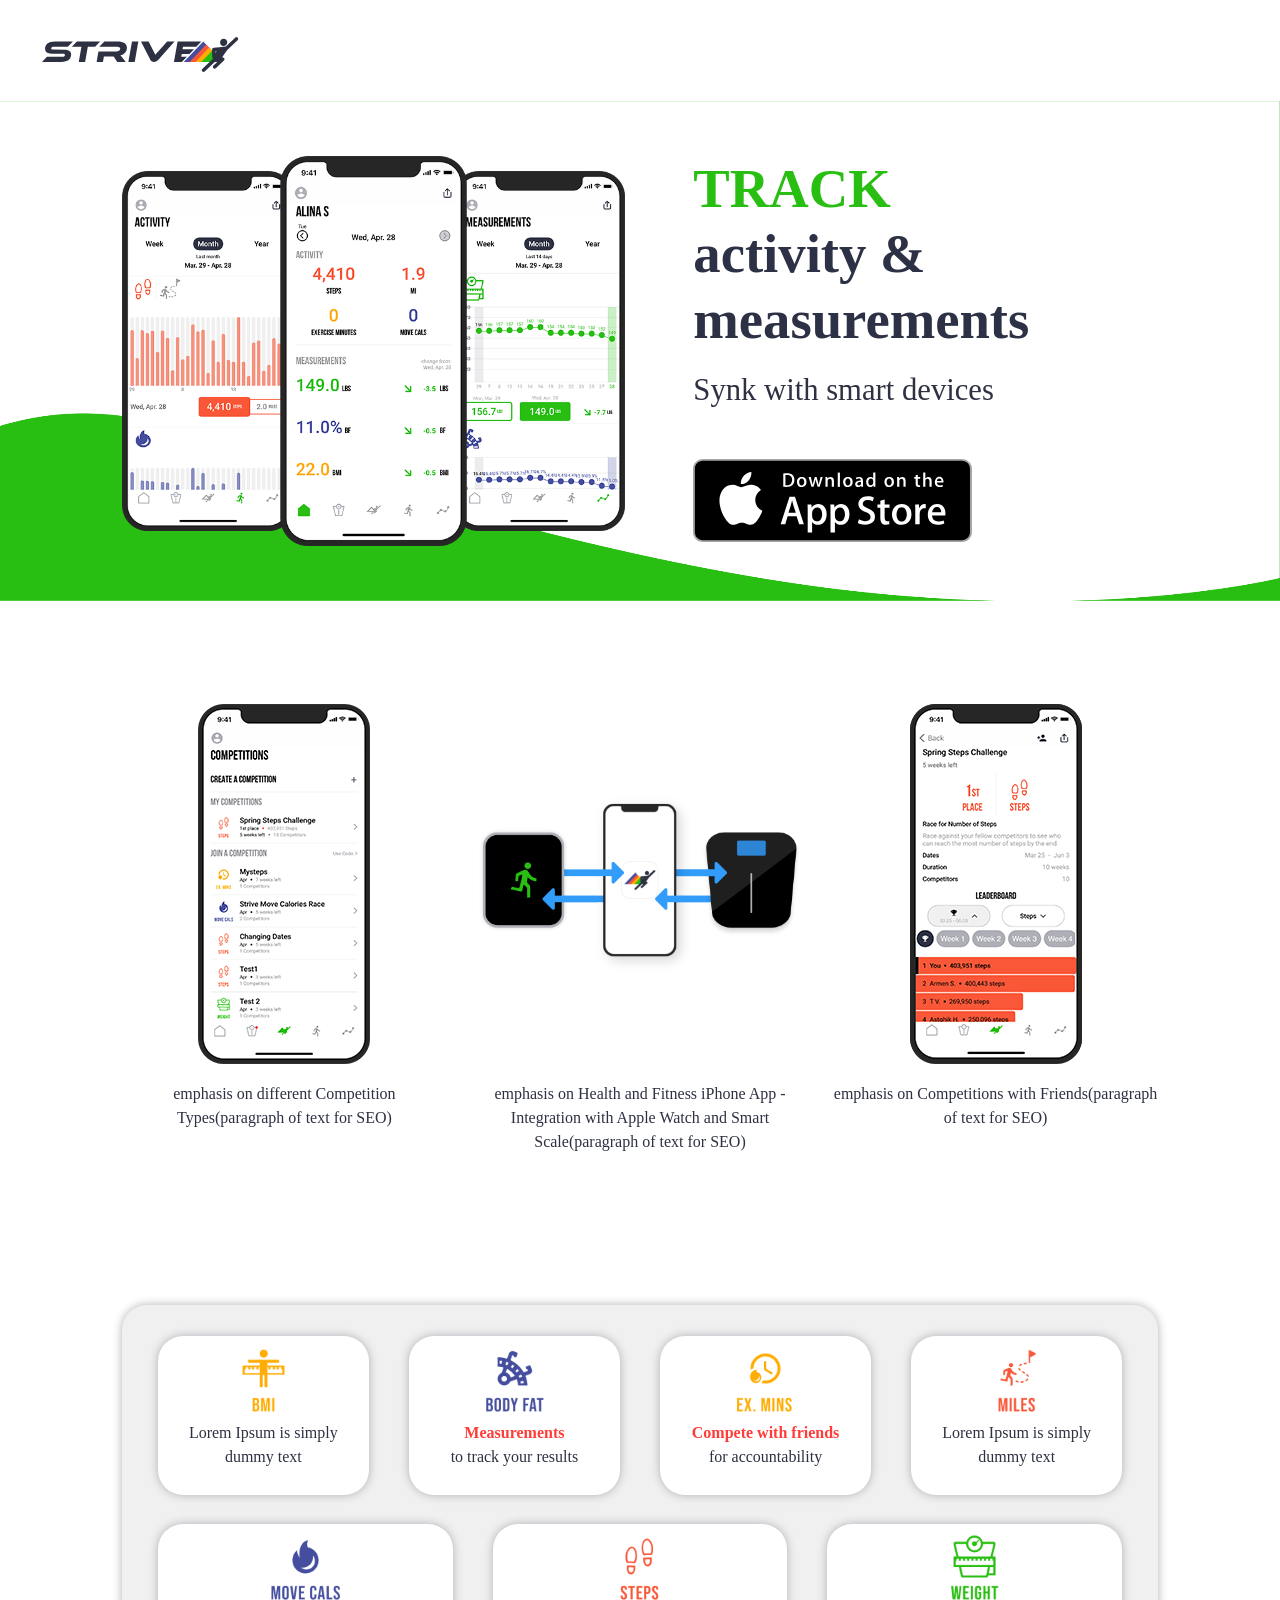
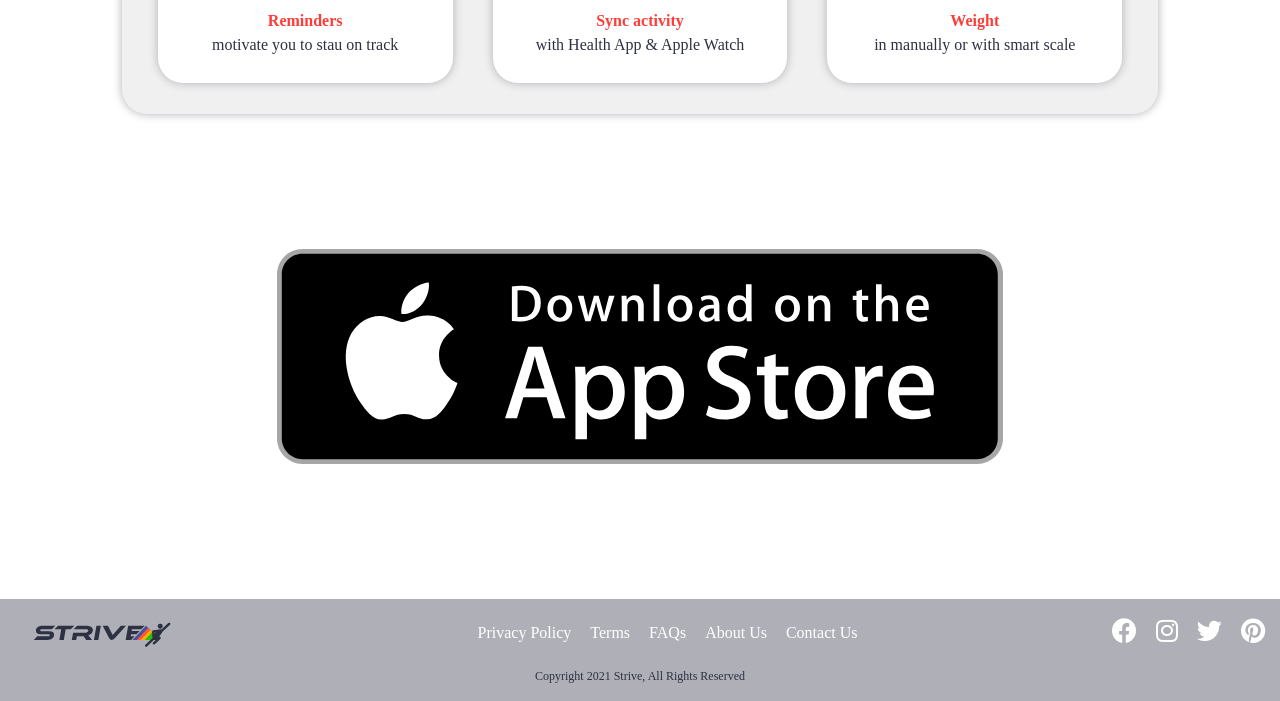
==== index.html @ ecf83be4 "first commit" ====
<!doctype html>
<html lang="en">
  <head>
    <meta charset="utf-8">
    <meta name="viewport" content="width=device-width, initial-scale=1">
    <link rel="stylesheet" href="assets/css/starter.css">
    <link rel="stylesheet" href="path/to/font-awesome/css/font-awesome.min.css">
    <link rel="stylesheet" href="https://use.fontawesome.com/releases/v5.11.2/css/all.css">

    <title>Strivecompetitions</title>
  </head>
  <body>
    <header class="col-md-12 mx-auto">
      <img alt="Strive Logo"  src="/assets/img/Strive_Logo-Proper_Spacing.svg">
      </header>
      <div class="col-md-12" id="main">
        <div class="col-md-10 mx-auto">
          <div class="row title">
            <div class="col-sm-6 text-center">
              <img class="title_img img-fluid" alt="Main" src="/assets/img/home_1.png">   
             </div>
    
            <div class="col-sm-6 title_text">
              <h1>
                <span class="title_color"> Track </span>
                <br>
                activity & measurements 
              </h1>
              <p class="subtitle">
                Synk with smart devices
              </p>
              <a href="">
                <img alt="Download_Badge" src="/assets/img/Download_on_the_App_Store_Badge.svg">
                </a>
               
                    </div>
          </div>
        </div>
      </div>
        <div class="col-md-10 mx-auto">
      <div class="row emphasis">
        <div class="col-sm-4">
          <div class="row">
            <div class="col-md-12 text-center d-flex align-middle emphasis_box">
              <img class="emphasis_img img-fluid" alt="Integration" src="/assets/img/Competitions.png">       

            </div>
            <div class="col-md-12 text-center">
              <p>emphasis on different Competition Types(paragraph of text for SEO)</p>
            </div>
          </div>
         </div>

        <div class="col-sm-4">
          <div class="row">
            <div class="col-md-12 text-center d-flex align-middle emphasis_box">
              <img  class="emphasis_img img-fluid" alt="Integration" src="/assets/img/Smart_Device_Integration.png">       

            </div>
            <div class="col-md-12 text-center">
             <p >emphasis on Health and Fitness iPhone App - Integration with Apple Watch and Smart Scale(paragraph of text for SEO)</p>

            </div>
          </div>
                </div>
                <div class="col-sm-4">
                  <div class="row"> 
                    <div class="col-md-12  text-center d-flex align-middle emphasis_box">
                      <img class="emphasis_img img-fluid" alt="Integration"  src="/assets/img/Competition.Detail.png">       
                    </div>
                    <div class="col-md-12  text-center">
                <p>emphasis on Competitions with Friends(paragraph of text for SEO)</p>        
                    </div>
                  </div>
                                </div>
        
      </div>
      <div class="competition">
      <div class="row competition_row">
        <div class="col-md-3 col-sm-6">
          <div class="row competition_colunm">
            <div class="col-md-12 text-center">
              <img class="competition_img" alt="BMI-Competition" src="/assets/img/BMI-Competition.png">
            </div>
            <div class="col-md-12  competition_border text-center">
              <p>Lorem Ipsum is simply dummy text </p>        
            </div>
          </div>
 
        </div>
        <div class="col-md-3 col-sm-6">
          <div class="row  competition_colunm">
            <div class="col-md-12 text-center">
              <img  class="competition_img" alt="BodyFat-Competition" src="/assets/img/BodyFat-Competition.png">
            </div>
            <div class="col-md-12 competition_border text-center">
              <p>
                <span class="competition_text--red">
                  Measurements
                </span>
                <br>
                   to track your results
            </p>        
            </div>
          </div>
        </div>
        <div class="col-md-3 col-sm-6">
          <div class="row  competition_colunm">
            <div class="col-md-12 text-center">
              <img class="competition_img" alt="ExerciseMinutes-Competition" src="/assets/img/ExerciseMinutes-Competition.png">
            </div>
            <div class="col-md-12 competition_border text-center">
              <p>
                <span class="competition_text--red" >
                  Compete with friends
                </span>
                <br>
                   for accountability </p>     
            </div>
          </div>
 
        </div>
        <div class="col-md-3 col-sm-6 ">
          <div class="row  competition_colunm">
            <div class="col-md-12 text-center">
              <img class="competition_img" alt="Miles-Competition" src="/assets/img/Miles-Competition.png">
            </div>
            <div class="col-md-12 competition_border text-center">
              <p>Lorem Ipsum is simply dummy text</p>        
            </div>
          </div>
 
        </div>

      </div>
      <div class="row">
        <div class="col-md-4 col-sm-6 ">
          <div class="row  competition_colunm">
            <div class="col-md-12 text-center">
              <img class="competition_img" alt="MoveCalories-Competition" src="/assets/img/MoveCalories-Competition.png">
            </div>
            <div class="col-md-12 competition_border text-center">
              <p>
                <span class="competition_text--red" >
                Reminders
                </span> 
                <br>
                motivate you to stau on track
              </p>        

            </div>
          </div>
 
        </div>
        <div class="col-md-4 col-sm-6 ">
          <div class="row  competition_colunm">
            <div class="col-md-12 text-center">
              <img  class="competition_img" alt="Steps-Competition" src="/assets/img/Steps-Competition.png">
            </div>
            <div class="col-md-12 competition_border text-center">
              <p>
                <span class="competition_text--red">
               Sync activity
              </span>
              <br>
               with Health App & Apple Watch</p>        

            </div>
          </div>
        </div>
        <div class="col-md-4 col-sm-6 competition_weight">
          <div class="row  competition_colunm">
            <div class="col-md-12 text-center">
              <img class="competition_img" alt="Weight-Competition" src="/assets/img/Weight-Competition.png">
            </div>
            <div class="col-md-12 competition_border text-center">
              <p>
                <span class="competition_text--red">
                Weight
                <br>
              </span>
                 in manually or with smart scale
              </p>        
            </div>
          </div>
        </div>
      </div>
</div>

      <div class="row download">
        <div class="col-md-12  text-center">
          <a href="">
          <img class="download_img" alt="Download_Badge" src="/assets/img/Download_on_the_App_Store_Badge.svg">
          </a>
        </div>
      </div>
    
    </div>

      <footer class="col-md-12 mx-auto">
        <div class="row">
          <div class="col-md-3 col-sm-12">
            <img class="footer_img" alt="Strive Logo" src="/assets/img/Strive_Logo-Proper_Spacing.svg">
          </div>
          <div class="col-md-6 col-sm-12 vertical-align footer_container">
            <ul class="footer_list">
              <li>
                <a href="/privacypolicy.html">
                   Privacy Policy 
                </a>
              </li>
              <li>
                <a href="/terms.html"> 
                Terms
              </a>
            </li>
              <li>
                <a href=""> 
                  FAQs
                  </a>
                 </li>
              <li>
                <a href=""> 
                  About Us
                  </a>
                  </li>
              <li>
                <a href="">
                Contact Us
              </a>
              </li>
            </ul>
          </div>
       <div class="col-md-3 col-sm-12 vertical-align">
        <div class="social">

          <a href="https://www.facebook.com/strivecompete/" target="_blank"><i class="fab fa-facebook"></i></a>
          <a href="https://www.instagram.com/strivecompete/" target="_blank"><i class="fab fa-instagram"></i></a>
          <a href="https://twitter.com/strivecompete/" target="_blank"> <i class="fab fa-twitter"></i></a>
          <a href="https://www.pinterest.com/strivecompete/" target="_blank"> <i class="fab fa-pinterest"></i></a>
          
      </div>
       </div>
      </div>
      <div class="row">
        <div  class="col-md-12 vertical-align">
          <p class="footer_copyright"> Copyright 2021 Strive, All Rights Reserved</p>

        </div>
      </div>
      </footer>
 

    <script src="node_modules/jquery/dist/jquery.slim.min.js"></script>
    <script type="module" src="assets/js/starter.js"></script>

  </body>

</html>
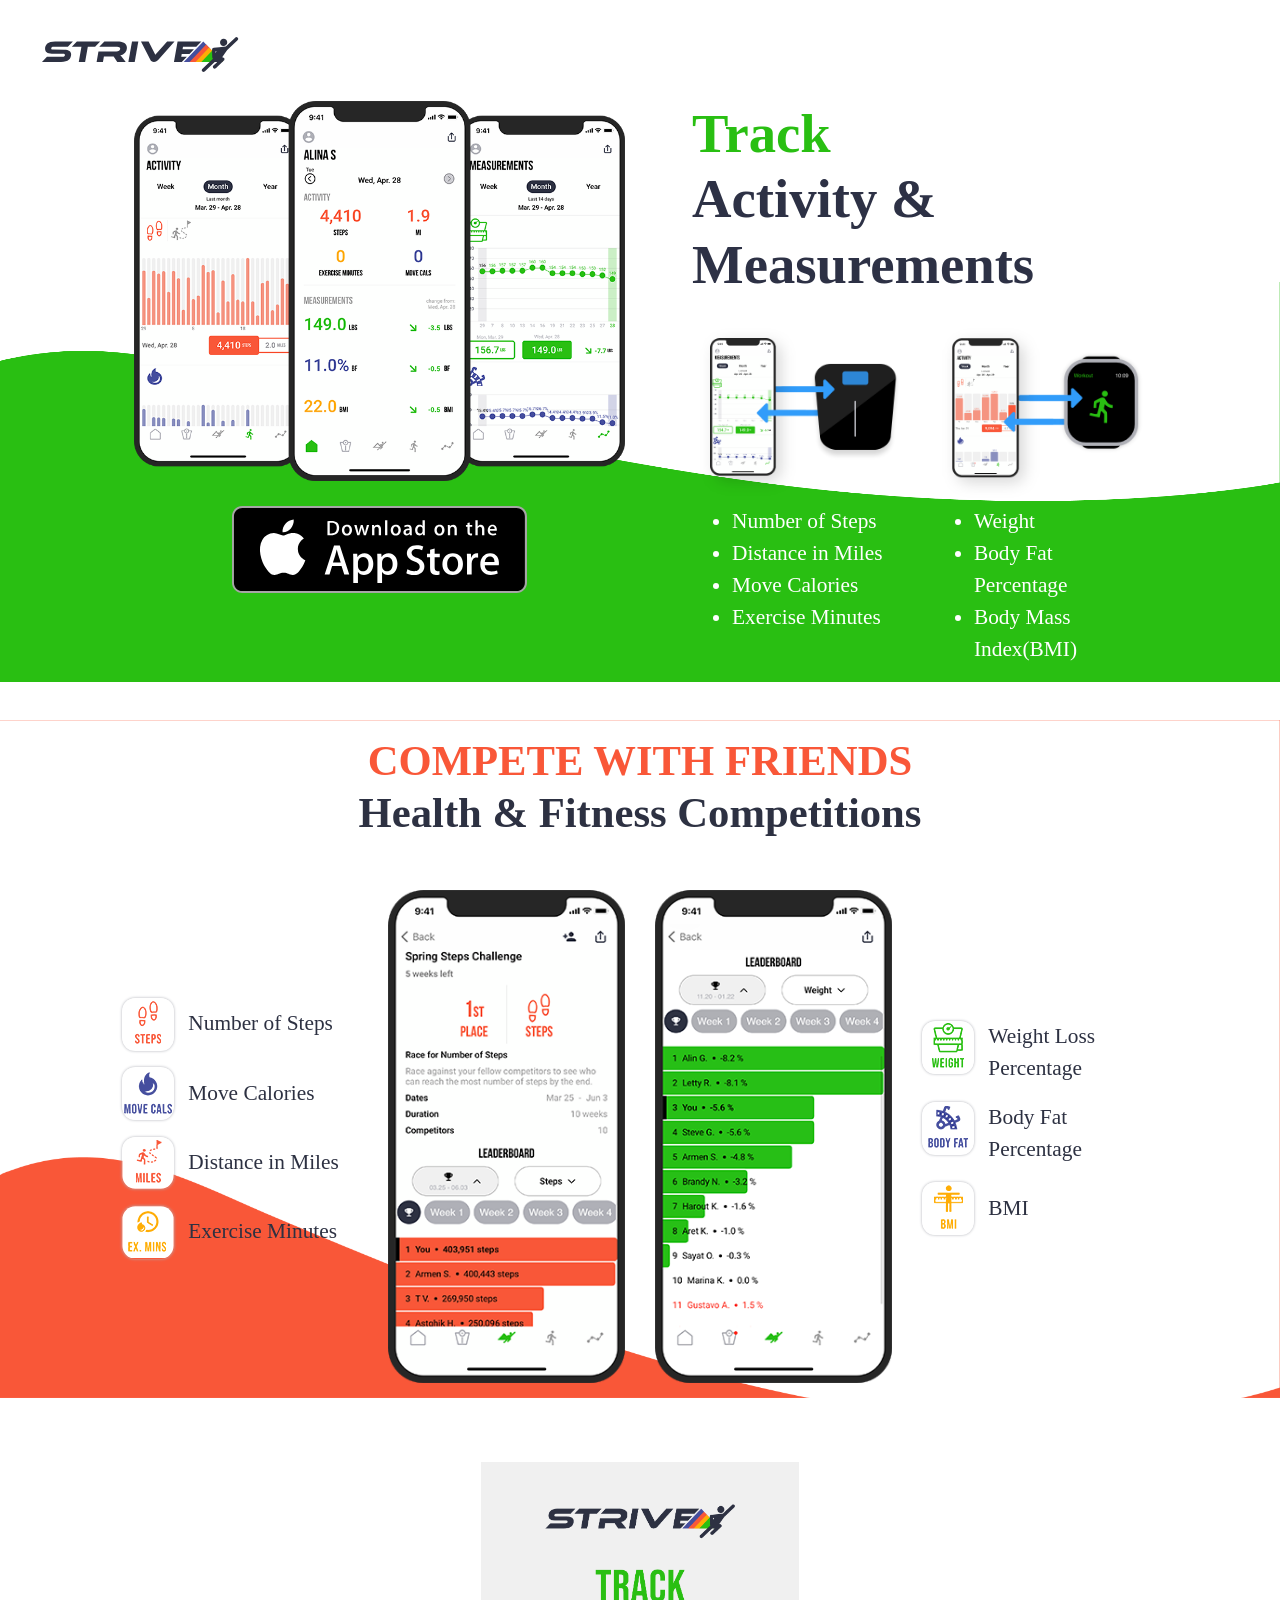
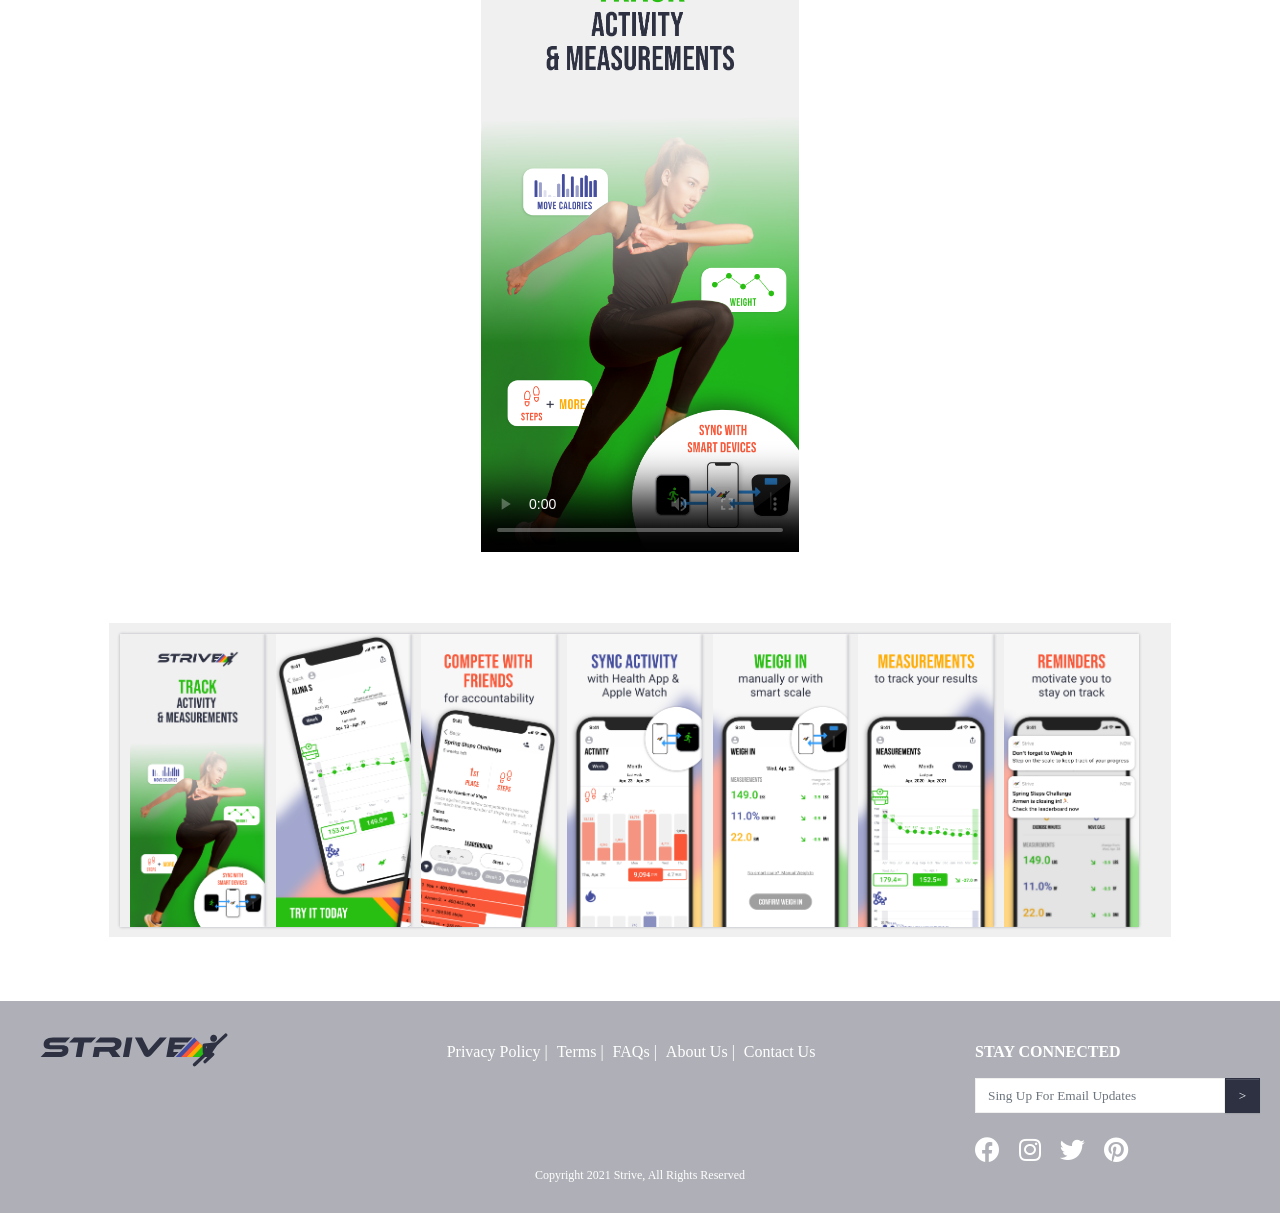
==== commit 5a84d3e8: "mobile" ====
--- a/index.html
+++ b/index.html
@@ -6,254 +6,294 @@
     <link rel="stylesheet" href="assets/css/starter.css">
     <link rel="stylesheet" href="path/to/font-awesome/css/font-awesome.min.css">
     <link rel="stylesheet" href="https://use.fontawesome.com/releases/v5.11.2/css/all.css">
-
     <title>Strivecompetitions</title>
   </head>
   <body>
     <header class="col-md-12 mx-auto">
-      <img alt="Strive Logo"  src="/assets/img/Strive_Logo-Proper_Spacing.svg">
+      <img alt="Strive Logo"  src="assets/img/Strive_Logo-Proper_Spacing.svg">
       </header>
       <div class="col-md-12" id="main">
         <div class="col-md-10 mx-auto">
           <div class="row title">
             <div class="col-sm-6 text-center">
-              <img class="title_img img-fluid" alt="Main" src="/assets/img/home_1.png">   
+              <img class="title_img img-fluid" alt="Main" src="assets/img/home_1.png">  
+              <div class="row">
+                <div class="col-sm-12">
+                  <a href="">
+                    <img img class="img-fluid title_download" alt="Download_Badge" src="assets/img/Download_on_the_App_Store_Badge.svg">
+                    </a>
+                </div>
+    
+               </div>
+   
              </div>
-    
             <div class="col-sm-6 title_text">
               <h1>
                 <span class="title_color"> Track </span>
                 <br>
                 activity & measurements 
               </h1>
-              <p class="subtitle">
-                Synk with smart devices
-              </p>
-              <a href="">
-                <img alt="Download_Badge" src="/assets/img/Download_on_the_App_Store_Badge.svg">
-                </a>
+              <div class="row">
+                <div class="col-md-6 col-6 text-left">
+                  <img  class="img-fluid" alt="Integration" src="assets/img/scale_integration_2@2x.png">       
+    
+                </div>
+                <div class="col-md-6 col-6 text-left">
+                  <img  class="img-fluid" alt="Integration" src="assets/img/watch_integration_2@2x.png">       
+    
+                </div>
+                <div class="col-md-12">
+                  <div class="row">
+                    <div class="col-md-6  col-6">
+                  <ul class="title_list title_watch">
+                    <li>
+                      Number of Steps
+                     </li>
+                     <li>
+                      Distance in Miles
+                   </li>
+                   <li>
+                    Move Calories
+                   </li>
+                   <li>
+                    Exercise Minutes
+                   </li>
+                   
+                   </ul>          
+                  </div>  
+                  <div class="col-md-6 col-6">
+                   <ul class="title_list title_scale">
+                    <li>
+                      Weight
+                     </li>
+                     <li>
+                      Body Fat Percentage
+                   </li>
+                   <li>
+                    Body Mass Index(BMI)
+                   </li>
+                   </ul>   
+                   </div>
+                  </div>        
+                      </div>
+              </div>
+    
                
                     </div>
           </div>
+        
+       
+
         </div>
       </div>
+      <div class="col-md-12 compete">
         <div class="col-md-10 mx-auto">
-      <div class="row emphasis">
-        <div class="col-sm-4">
+          <h2>
+            <span class="compete_title--color"> COMPETE WITH FRIENDS </span>
+            <br>
+            Health & Fitness Competitions
+          </h2>
           <div class="row">
-            <div class="col-md-12 text-center d-flex align-middle emphasis_box">
-              <img class="emphasis_img img-fluid" alt="Integration" src="/assets/img/Competitions.png">       
-
-            </div>
-            <div class="col-md-12 text-center">
-              <p>emphasis on different Competition Types(paragraph of text for SEO)</p>
-            </div>
-          </div>
-         </div>
-
-        <div class="col-sm-4">
-          <div class="row">
-            <div class="col-md-12 text-center d-flex align-middle emphasis_box">
-              <img  class="emphasis_img img-fluid" alt="Integration" src="/assets/img/Smart_Device_Integration.png">       
-
-            </div>
-            <div class="col-md-12 text-center">
-             <p >emphasis on Health and Fitness iPhone App - Integration with Apple Watch and Smart Scale(paragraph of text for SEO)</p>
-
-            </div>
-          </div>
-                </div>
-                <div class="col-sm-4">
-                  <div class="row"> 
-                    <div class="col-md-12  text-center d-flex align-middle emphasis_box">
-                      <img class="emphasis_img img-fluid" alt="Integration"  src="/assets/img/Competition.Detail.png">       
-                    </div>
-                    <div class="col-md-12  text-center">
-                <p>emphasis on Competitions with Friends(paragraph of text for SEO)</p>        
-                    </div>
-                  </div>
-                                </div>
+            <div class="col-sm-3  col-6  compete_title">
+              <div class="row">
+                <div class="col-md-3">
+                  <img  class="competition_img" alt="Steps-Competition" src="assets/img/Steps-Competition.png">
+               </div>
+               <div class="col-md-9 compete_list">
+                Number of Steps
+               </div>
+               </div>
+               <div class="row">
+                <div class="col-md-3">
+                  <img class="competition_img" alt="MoveCalories-Competition" src="assets/img/MoveCalories-Competition.png">
+                </div>
+               <div class="col-md-9 compete_list">
+                Move Calories
+               </div>
+               </div>
+               <div class="row">
+                <div class="col-md-3">
+                 <img class="competition_img" alt="Miles-Competition" src="assets/img/Miles-Competition.png">
+               </div>
+               <div class="col-md-9 compete_list">
+                 Distance in Miles
+               </div>
+               </div>
+               <div class="row">
+                <div class="col-md-3">
+                 <img class="competition_img" alt="ExerciseMinutes-Competition" src="assets/img/ExerciseMinutes-Competition.png">
+               </div>
+               <div class="col-md-9 compete_list">
+                 Exercise Minutes
+               </div>
+               </div>
+
+                    </div>
+                    <div class="col-sm-3  col-6 text-center">
+                      <img class="img-fluid" alt="Main" src="assets/img/competition.png">   
+                     </div>
+                     <div class="col-sm-3   col-6  text-center">
+                      <img class="img-fluid" alt="Main" src="assets/img/competition1.png">   
+                     </div>
+
+                     <div class="col-sm-3  col-6  compete_title">
+                      <div class="row">
+                        <div class="col-md-3">
+                         <img class="competition_img" alt="Weight-Competition" src="assets/img/Weight-Competition.png">
+                       </div>
+                       <div class="col-md-9 compete_list">
+                         Weight Loss Percentage
+                       </div>
+                       </div>
+                        <div class="row">
+                         <div class="col-md-3">
+                           <img  class="competition_img" alt="BodyFat-Competition" src="assets/img/BodyFat-Competition.png">
+                         </div>
+                        <div class="col-md-9 compete_list">
+                         Body Fat Percentage
+                        </div>
+                        </div>
+         
+                        <div class="row">
+                          <div class="col-md-3">
+                            <img class="competition_img" alt="BMI-Competition" src="assets/img/BMI-Competition.png">
+                          </div>
+                         <div class="col-md-9 compete_list">
+                          BMI
+                         </div>
+                         </div>
+                            </div>
         
-      </div>
-      <div class="competition">
-      <div class="row competition_row">
-        <div class="col-md-3 col-sm-6">
-          <div class="row competition_colunm">
-            <div class="col-md-12 text-center">
-              <img class="competition_img" alt="BMI-Competition" src="/assets/img/BMI-Competition.png">
-            </div>
-            <div class="col-md-12  competition_border text-center">
-              <p>Lorem Ipsum is simply dummy text </p>        
-            </div>
-          </div>
- 
+          </div>
         </div>
-        <div class="col-md-3 col-sm-6">
-          <div class="row  competition_colunm">
-            <div class="col-md-12 text-center">
-              <img  class="competition_img" alt="BodyFat-Competition" src="/assets/img/BodyFat-Competition.png">
-            </div>
-            <div class="col-md-12 competition_border text-center">
-              <p>
-                <span class="competition_text--red">
-                  Measurements
-                </span>
-                <br>
-                   to track your results
-            </p>        
-            </div>
-          </div>
-        </div>
-        <div class="col-md-3 col-sm-6">
-          <div class="row  competition_colunm">
-            <div class="col-md-12 text-center">
-              <img class="competition_img" alt="ExerciseMinutes-Competition" src="/assets/img/ExerciseMinutes-Competition.png">
-            </div>
-            <div class="col-md-12 competition_border text-center">
-              <p>
-                <span class="competition_text--red" >
-                  Compete with friends
-                </span>
-                <br>
-                   for accountability </p>     
-            </div>
-          </div>
- 
-        </div>
-        <div class="col-md-3 col-sm-6 ">
-          <div class="row  competition_colunm">
-            <div class="col-md-12 text-center">
-              <img class="competition_img" alt="Miles-Competition" src="/assets/img/Miles-Competition.png">
-            </div>
-            <div class="col-md-12 competition_border text-center">
-              <p>Lorem Ipsum is simply dummy text</p>        
-            </div>
-          </div>
- 
-        </div>
-
-      </div>
-      <div class="row">
-        <div class="col-md-4 col-sm-6 ">
-          <div class="row  competition_colunm">
-            <div class="col-md-12 text-center">
-              <img class="competition_img" alt="MoveCalories-Competition" src="/assets/img/MoveCalories-Competition.png">
-            </div>
-            <div class="col-md-12 competition_border text-center">
-              <p>
-                <span class="competition_text--red" >
-                Reminders
-                </span> 
-                <br>
-                motivate you to stau on track
-              </p>        
-
-            </div>
-          </div>
- 
-        </div>
-        <div class="col-md-4 col-sm-6 ">
-          <div class="row  competition_colunm">
-            <div class="col-md-12 text-center">
-              <img  class="competition_img" alt="Steps-Competition" src="/assets/img/Steps-Competition.png">
-            </div>
-            <div class="col-md-12 competition_border text-center">
-              <p>
-                <span class="competition_text--red">
-               Sync activity
-              </span>
-              <br>
-               with Health App & Apple Watch</p>        
-
-            </div>
-          </div>
-        </div>
-        <div class="col-md-4 col-sm-6 competition_weight">
-          <div class="row  competition_colunm">
-            <div class="col-md-12 text-center">
-              <img class="competition_img" alt="Weight-Competition" src="/assets/img/Weight-Competition.png">
-            </div>
-            <div class="col-md-12 competition_border text-center">
-              <p>
-                <span class="competition_text--red">
-                Weight
-                <br>
-              </span>
-                 in manually or with smart scale
-              </p>        
-            </div>
-          </div>
-        </div>
-      </div>
+      </div>
+
+<div class="row video">
+  <div class="col-md-10 mx-auto video_container">
+    <video controls  poster="/assets/img/APPSTORE-SIZE_1-1.1.png">
+      <source src="assets/img/Strive app - video.mp4" type="video/mp4">
+      </video> 
+       </div> 
+  </div>
 </div>
-
-      <div class="row download">
-        <div class="col-md-12  text-center">
-          <a href="">
-          <img class="download_img" alt="Download_Badge" src="/assets/img/Download_on_the_App_Store_Badge.svg">
-          </a>
-        </div>
-      </div>
-    
-    </div>
+<div class="row appstoreprviews">
+  <div class="col-md-10 mx-auto text-center">
+    <div class="appstoreprviews_container">
+      <div class="appstoreprviews_img">
+    <a href="">
+    <img class="img-fluid" alt="" src="assets/img/APPSTORE-SIZE_1-1.1.png">
+    </a>
+  </div>
+  <div class="appstoreprviews_img">
+    <a href="">
+    <img class="img-fluid" alt="" src="assets/img/APPSTORE-SIZE_1-1.2.png">
+    </a>
+  </div>
+  <div class="appstoreprviews_img">
+    <a href="">
+    <img class="img-fluid" alt="" src="assets/img/APPSTORE-SIZE_1-1.3.png">
+    </a>
+  </div>
+  <div class="appstoreprviews_img">
+    <a href="">
+    <img class="img-fluid" alt="" src="assets/img/APPSTORE-SIZE_1-1.4.png">
+    </a>
+  </div>
+  <div class="appstoreprviews_img">
+    <a href="">
+    <img class="img-fluid" alt="" src="assets/img/APPSTORE-SIZE_1-1.5.png">
+    </a>
+  </div>
+  <div class="appstoreprviews_img">
+    <a href="">
+    <img class="img-fluid" alt="" src="assets/img/APPSTORE-SIZE_1-1.6.png">
+    </a>
+  </div>
+  <div class="appstoreprviews_img">
+    <a href="">
+    <img class="img-fluid" alt="" src="assets/img/APPSTORE-SIZE_1-1.7.png">
+    </a>
+  </div>
+  </div>
+  </div>
+</div>
 
       <footer class="col-md-12 mx-auto">
         <div class="row">
-          <div class="col-md-3 col-sm-12">
-            <img class="footer_img" alt="Strive Logo" src="/assets/img/Strive_Logo-Proper_Spacing.svg">
-          </div>
-          <div class="col-md-6 col-sm-12 vertical-align footer_container">
+          <div class="col-md-4 col-12">
+            <img class="footer_img" alt="Strive Logo" src="assets/img/Strive_Logo-Proper_Spacing.svg">
+          </div>
+          <div class="col-md-5 col-6 footer_container">
             <ul class="footer_list">
               <li>
-                <a href="/privacypolicy.html">
-                   Privacy Policy 
+                <a href="privacypolicy.html">
+                   Privacy Policy  |
                 </a>
               </li>
               <li>
-                <a href="/terms.html"> 
-                Terms
+                <a href="terms.html"> 
+                Terms |
               </a>
             </li>
               <li>
                 <a href=""> 
-                  FAQs
+                  FAQs  |
                   </a>
                  </li>
-              <li>
-                <a href=""> 
-                  About Us
-                  </a>
-                  </li>
-              <li>
-                <a href="">
-                Contact Us
-              </a>
-              </li>
+                 <li>
+                  <a href=""> 
+                    About Us  |
+                    </a>
+                    </li>
+                <li>
+                  <a href="">
+                  Contact Us 
+                </a>
+                </li>
             </ul>
           </div>
-       <div class="col-md-3 col-sm-12 vertical-align">
-        <div class="social">
-
+       <div class="col-md-3 col-12 footer_container">
+         <div class="row">
+          <div class="col-md-12">
+             <div class="subscribe_container">
+               <p class="subscrib_name">STAY CONNECTED</p>
+               <div id="mc_embed_signup">
+                <form action="#PUT-IN-URL" method="post" id="mc-embedded-subscribe-form" name="mc-embedded-subscribe-form" class="validate form-inline" target="_blank">
+                    <div id="mc_embed_signup_scroll">
+                      <div class="mc-field-group form-group">
+                          <label for="mce-EMAIL" class="sr-only">Email Address </label>
+                          <input type="email" value="" name="Email" class="form-control required email" id="mce-EMAIL" placeholder="Sing Up For Email Updates">
+                      </div>
+                       <!-- real people should not fill this in and expect good things - do not remove this or risk form bot signups-->
+                    <div style="position: absolute; left: -5000px;"><input type="text" name="b_80eaa86e948880d8e05720a98_a489708aef" tabindex="-1" value=""></div>
+                    <div class="form-group"><input type="submit" value=">" name="Subscribe" id="mc-embedded-subscribe" class="btn btn-primary"></div>
+                    </div>
+                   <div id="mce-responses" class="clear">
+                        <div class="response" id="mce-error-response" style="display:none"></div>
+                        <div class="response" id="mce-success-response" style="display:none"></div>
+                    </div>
+                </form>
+                </div>
+                <!--End mc_embed_signup-->
+                          </div>
+         </div>
+         <div class=" col-12 mx-auto social">
           <a href="https://www.facebook.com/strivecompete/" target="_blank"><i class="fab fa-facebook"></i></a>
           <a href="https://www.instagram.com/strivecompete/" target="_blank"><i class="fab fa-instagram"></i></a>
           <a href="https://twitter.com/strivecompete/" target="_blank"> <i class="fab fa-twitter"></i></a>
           <a href="https://www.pinterest.com/strivecompete/" target="_blank"> <i class="fab fa-pinterest"></i></a>
-          
-      </div>
+      </div>
+
+        </div>
        </div>
       </div>
-      <div class="row">
-        <div  class="col-md-12 vertical-align">
-          <p class="footer_copyright"> Copyright 2021 Strive, All Rights Reserved</p>
-
-        </div>
-      </div>
+      <div class="row footer_box">
+      <div  class="col-md-12 vertical-align">
+        <p class="footer_copyright text-center"> Copyright 2021 Strive, All Rights Reserved</p>
+      </div>
+
+    </div>
       </footer>
- 
-
-    <script src="node_modules/jquery/dist/jquery.slim.min.js"></script>
-    <script type="module" src="assets/js/starter.js"></script>
-
   </body>
 
 </html>
